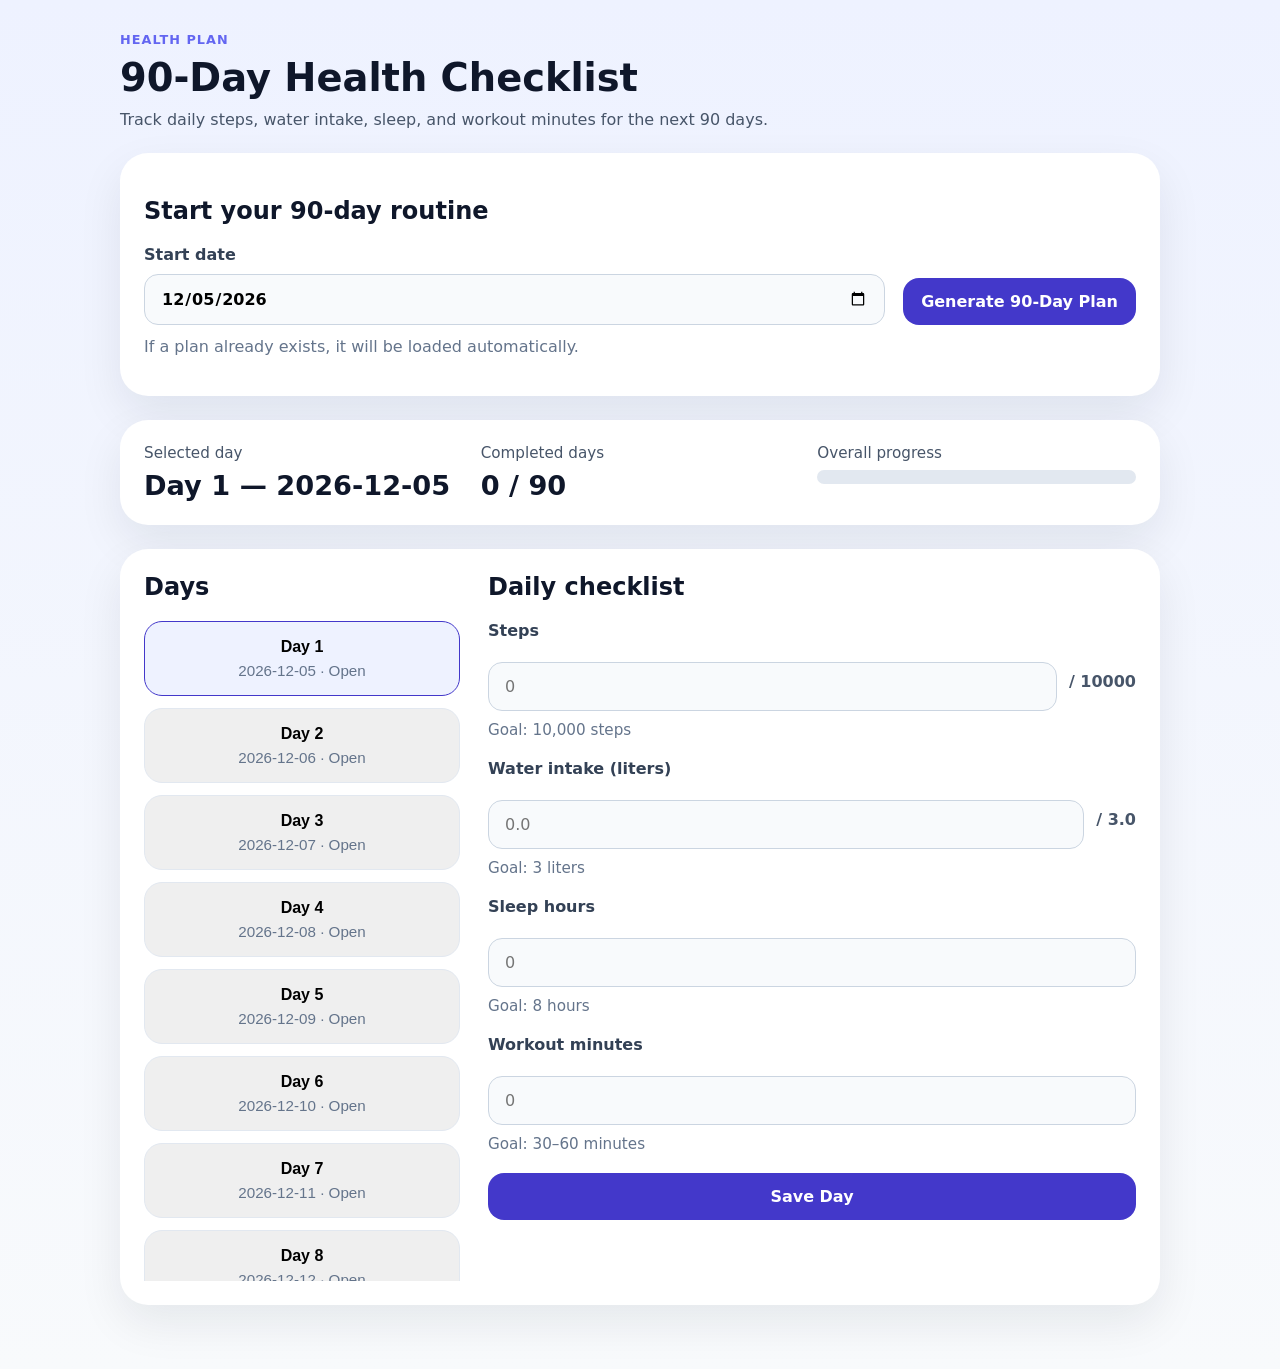
==== index.html @ 5eeaa148 "Initial commit of design review tracker project" ====
<!DOCTYPE html>
<html lang="en">
<head>
  <meta charset="UTF-8" />
  <meta name="viewport" content="width=device-width, initial-scale=1.0" />
  <title>90-Day Health Tracker</title>
  <link rel="stylesheet" href="styles.css" />
</head>
<body>
  <div class="app-shell">
    <header>
      <div>
        <p class="eyebrow">Health Plan</p>
        <h1>90-Day Health Checklist</h1>
        <p>Track daily steps, water intake, sleep, and workout minutes for the next 90 days.</p>
      </div>
    </header>

    <section class="card setup-card">
      <h2>Start your 90-day routine</h2>
      <div class="setup-grid">
        <label>
          Start date
          <input id="startDate" type="date" />
        </label>
        <button id="startButton">Generate 90-Day Plan</button>
      </div>
      <p class="setup-hint">If a plan already exists, it will be loaded automatically.</p>
    </section>

    <section class="card status-card">
      <div class="status-grid">
        <div>
          <p class="status-label">Selected day</p>
          <h3 id="selectedDayLabel">Day 1</h3>
        </div>
        <div>
          <p class="status-label">Completed days</p>
          <h3 id="completedCount">0 / 90</h3>
        </div>
        <div>
          <p class="status-label">Overall progress</p>
          <div class="progress-bar">
            <div id="progressMeter" class="progress-meter"></div>
          </div>
        </div>
      </div>
    </section>

    <section class="card main-grid">
      <div class="day-list-panel">
        <h2>Days</h2>
        <div id="daysList" class="days-list"></div>
      </div>

      <div class="detail-panel">
        <h2>Daily checklist</h2>
        <div class="field-group">
          <label class="field-label">Steps</label>
          <div class="input-row">
            <input id="steps" type="number" min="0" placeholder="0" />
            <span> / 10000</span>
          </div>
          <p class="goal-text">Goal: 10,000 steps</p>
        </div>

        <div class="field-group">
          <label class="field-label">Water intake (liters)</label>
          <div class="input-row">
            <input id="water" type="number" step="0.1" min="0" placeholder="0.0" />
            <span> / 3.0</span>
          </div>
          <p class="goal-text">Goal: 3 liters</p>
        </div>

        <div class="field-group">
          <label class="field-label">Sleep hours</label>
          <input id="sleep" type="number" step="0.1" min="0" placeholder="0" />
          <p class="goal-text">Goal: 8 hours</p>
        </div>

        <div class="field-group">
          <label class="field-label">Workout minutes</label>
          <input id="workout" type="number" min="0" placeholder="0" />
          <p class="goal-text">Goal: 30–60 minutes</p>
        </div>

        <button id="saveButton" class="primary-button">Save Day</button>
      </div>
    </section>
  </div>

  <script src="app.js"></script>
</body>
</html>
---- styles.css ----
:root {
  color-scheme: light;
  font-family: Inter, system-ui, -apple-system, BlinkMacSystemFont, "Segoe UI", sans-serif;
  background: #f8fafc;
  color: #0f172a;
}

* {
  box-sizing: border-box;
}

body {
  margin: 0;
  min-height: 100vh;
  background: linear-gradient(180deg, #eef2ff 0%, #f8fafc 100%);
}

.app-shell {
  max-width: 1080px;
  margin: 0 auto;
  padding: 32px 20px 40px;
}

header {
  margin-bottom: 24px;
}

.eyebrow {
  margin: 0 0 8px;
  color: #6366f1;
  font-weight: 700;
  letter-spacing: 0.08em;
  text-transform: uppercase;
  font-size: 0.8rem;
}

header h1 {
  margin: 0 0 10px;
  font-size: clamp(2rem, 3vw, 3rem);
}

header p {
  margin: 0;
  color: #475569;
  max-width: 680px;
}

.card {
  background: #ffffff;
  border-radius: 28px;
  box-shadow: 0 18px 45px rgba(15, 23, 42, 0.08);
  padding: 24px;
  margin-bottom: 24px;
}

.setup-grid {
  display: grid;
  grid-template-columns: 1fr auto;
  gap: 18px;
  align-items: end;
}

.setup-grid label {
  display: block;
  font-weight: 600;
  color: #334155;
}

.setup-grid input,
.field-group input,
.setup-grid button,
.primary-button {
  width: 100%;
  font: inherit;
}

.setup-grid input,
.field-group input {
  margin-top: 10px;
  border: 1px solid #cbd5e1;
  border-radius: 14px;
  background: #f8fafc;
  padding: 14px 16px;
}

.setup-grid button,
.primary-button {
  border: none;
  border-radius: 16px;
  background: #4338ca;
  color: white;
  padding: 14px 18px;
  font-weight: 700;
  cursor: pointer;
  transition: transform 0.2s ease, background-color 0.2s ease;
}

.setup-grid button:hover,
.primary-button:hover {
  background: #3730a3;
  transform: translateY(-1px);
}

.setup-hint {
  margin-top: 12px;
  color: #64748b;
}

.status-grid {
  display: grid;
  grid-template-columns: repeat(3, minmax(0, 1fr));
  gap: 18px;
}

.status-label {
  margin: 0 0 8px;
  font-size: 0.95rem;
  color: #475569;
}

.status-card h3 {
  margin: 0;
  font-size: 1.7rem;
}

.progress-bar {
  width: 100%;
  height: 14px;
  border-radius: 999px;
  background: #e2e8f0;
  overflow: hidden;
}

.progress-meter {
  height: 100%;
  background: linear-gradient(90deg, #6366f1, #4338ca);
  width: 0%;
  transition: width 0.3s ease;
}

.main-grid {
  display: grid;
  grid-template-columns: 320px 1fr;
  gap: 24px;
}

.day-list-panel h2,
.detail-panel h2 {
  margin-top: 0;
}

.days-list {
  display: grid;
  gap: 12px;
  max-height: 660px;
  overflow-y: auto;
  padding-right: 4px;
}

.day-item {
  border: 1px solid #e2e8f0;
  border-radius: 18px;
  padding: 16px;
  cursor: pointer;
  transition: border-color 0.2s ease, background-color 0.2s ease;
}

.day-item:hover,
.day-item.active {
  border-color: #4338ca;
  background: #eef2ff;
}

.day-item h3 {
  margin: 0 0 6px;
  font-size: 1rem;
}

.day-item p {
  margin: 0;
  color: #64748b;
  font-size: 0.95rem;
}

.field-group {
  margin-bottom: 20px;
}

.field-label {
  display: block;
  margin-bottom: 12px;
  font-weight: 700;
  color: #334155;
}

.input-row {
  display: grid;
  grid-template-columns: 1fr auto;
  gap: 12px;
  align-items: center;
}

.input-row span {
  color: #475569;
  font-weight: 700;
}

.goal-text {
  margin: 10px 0 0;
  color: #64748b;
  font-size: 0.95rem;
}

@media (max-width: 940px) {
  .main-grid {
    grid-template-columns: 1fr;
  }
}

@media (max-width: 640px) {
  .setup-grid {
    grid-template-columns: 1fr;
  }

  .status-grid {
    grid-template-columns: 1fr;
  }
}
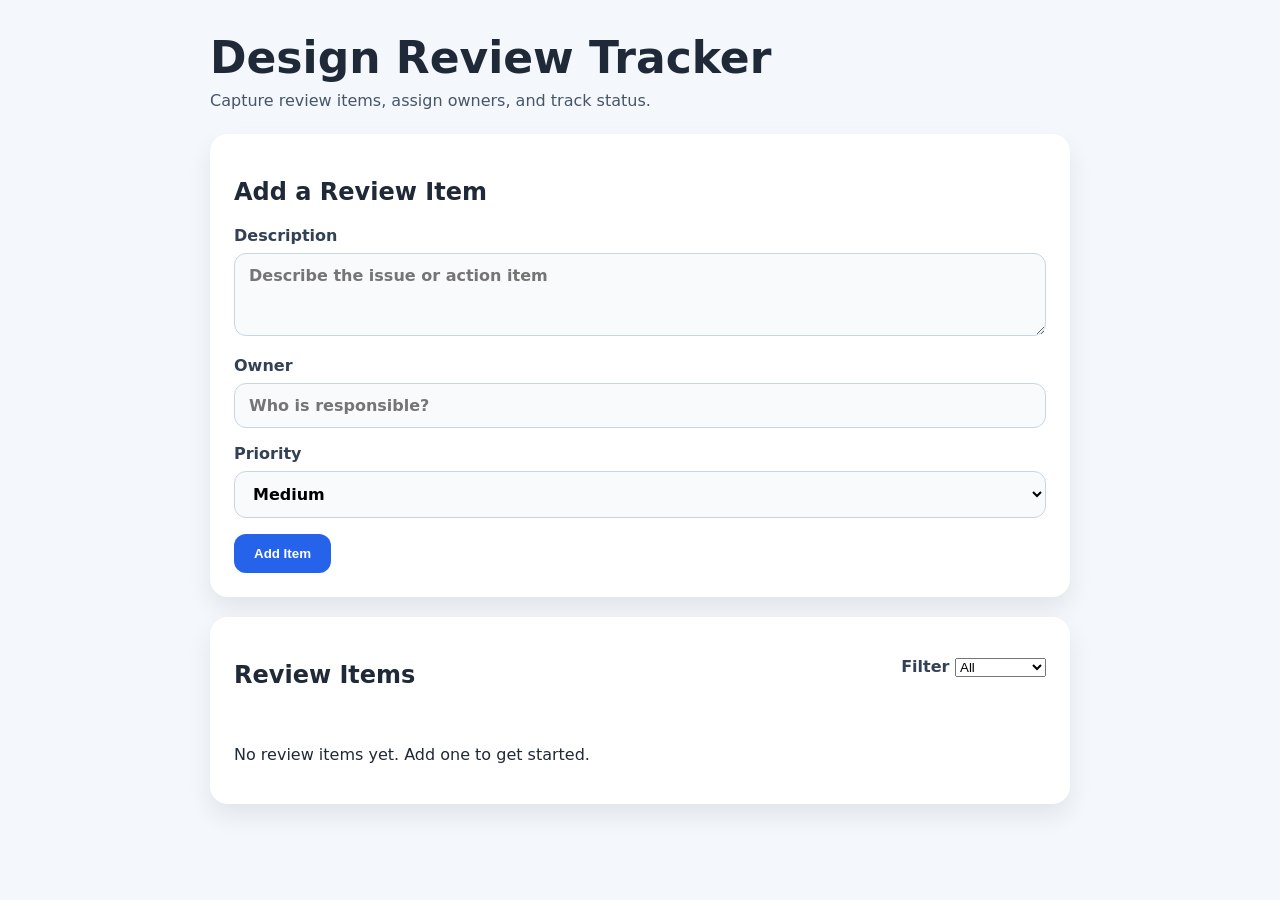
==== commit 141431f4: "Initial commit of design review tracker project" ====
--- a/index.html
+++ b/index.html
@@ -3,92 +3,74 @@
 <head>
   <meta charset="UTF-8" />
   <meta name="viewport" content="width=device-width, initial-scale=1.0" />
-  <title>90-Day Health Tracker</title>
+  <title>Design Review Tracker</title>
   <link rel="stylesheet" href="styles.css" />
 </head>
 <body>
   <div class="app-shell">
     <header>
-      <div>
-        <p class="eyebrow">Health Plan</p>
-        <h1>90-Day Health Checklist</h1>
-        <p>Track daily steps, water intake, sleep, and workout minutes for the next 90 days.</p>
-      </div>
+      <h1>Design Review Tracker</h1>
+      <p>Capture review items, assign owners, and track status.</p>
     </header>
 
-    <section class="card setup-card">
-      <h2>Start your 90-day routine</h2>
-      <div class="setup-grid">
+    <section class="card form-card">
+      <h2>Add a Review Item</h2>
+      <form id="itemForm">
         <label>
-          Start date
-          <input id="startDate" type="date" />
+          Description
+          <textarea id="description" rows="3" placeholder="Describe the issue or action item"></textarea>
         </label>
-        <button id="startButton">Generate 90-Day Plan</button>
-      </div>
-      <p class="setup-hint">If a plan already exists, it will be loaded automatically.</p>
+        <label>
+          Owner
+          <input id="owner" type="text" placeholder="Who is responsible?" />
+        </label>
+        <label>
+          Priority
+          <select id="priority">
+            <option value="Low">Low</option>
+            <option value="Medium" selected>Medium</option>
+            <option value="High">High</option>
+          </select>
+        </label>
+        <button type="submit">Add Item</button>
+      </form>
     </section>
 
-    <section class="card status-card">
-      <div class="status-grid">
-        <div>
-          <p class="status-label">Selected day</p>
-          <h3 id="selectedDayLabel">Day 1</h3>
-        </div>
-        <div>
-          <p class="status-label">Completed days</p>
-          <h3 id="completedCount">0 / 90</h3>
-        </div>
-        <div>
-          <p class="status-label">Overall progress</p>
-          <div class="progress-bar">
-            <div id="progressMeter" class="progress-meter"></div>
-          </div>
+    <section class="card list-card">
+      <div class="list-header">
+        <h2>Review Items</h2>
+        <div class="filters">
+          <label>
+            Filter
+            <select id="statusFilter">
+              <option value="All">All</option>
+              <option value="Open">Open</option>
+              <option value="In Progress">In Progress</option>
+              <option value="Done">Done</option>
+            </select>
+          </label>
         </div>
       </div>
-    </section>
-
-    <section class="card main-grid">
-      <div class="day-list-panel">
-        <h2>Days</h2>
-        <div id="daysList" class="days-list"></div>
-      </div>
-
-      <div class="detail-panel">
-        <h2>Daily checklist</h2>
-        <div class="field-group">
-          <label class="field-label">Steps</label>
-          <div class="input-row">
-            <input id="steps" type="number" min="0" placeholder="0" />
-            <span> / 10000</span>
-          </div>
-          <p class="goal-text">Goal: 10,000 steps</p>
-        </div>
-
-        <div class="field-group">
-          <label class="field-label">Water intake (liters)</label>
-          <div class="input-row">
-            <input id="water" type="number" step="0.1" min="0" placeholder="0.0" />
-            <span> / 3.0</span>
-          </div>
-          <p class="goal-text">Goal: 3 liters</p>
-        </div>
-
-        <div class="field-group">
-          <label class="field-label">Sleep hours</label>
-          <input id="sleep" type="number" step="0.1" min="0" placeholder="0" />
-          <p class="goal-text">Goal: 8 hours</p>
-        </div>
-
-        <div class="field-group">
-          <label class="field-label">Workout minutes</label>
-          <input id="workout" type="number" min="0" placeholder="0" />
-          <p class="goal-text">Goal: 30–60 minutes</p>
-        </div>
-
-        <button id="saveButton" class="primary-button">Save Day</button>
-      </div>
+      <div id="itemsList" class="items-list"></div>
     </section>
   </div>
+
+  <template id="itemTemplate">
+    <article class="item-card">
+      <div class="item-content">
+        <p class="item-description"></p>
+        <div class="item-meta">
+          <span class="item-owner"></span>
+          <span class="item-priority"></span>
+          <span class="item-status"></span>
+        </div>
+      </div>
+      <div class="item-actions">
+        <button class="status-button">Toggle Status</button>
+        <button class="delete-button">Delete</button>
+      </div>
+    </article>
+  </template>
 
   <script src="app.js"></script>
 </body>
--- a/styles.css
+++ b/styles.css
@@ -1,8 +1,8 @@
 :root {
   color-scheme: light;
   font-family: Inter, system-ui, -apple-system, BlinkMacSystemFont, "Segoe UI", sans-serif;
-  background: #f8fafc;
-  color: #0f172a;
+  background: #f4f7fb;
+  color: #1f2937;
 }
 
 * {
@@ -12,11 +12,10 @@
 body {
   margin: 0;
   min-height: 100vh;
-  background: linear-gradient(180deg, #eef2ff 0%, #f8fafc 100%);
 }
 
 .app-shell {
-  max-width: 1080px;
+  max-width: 900px;
   margin: 0 auto;
   padding: 32px 20px 40px;
 }
@@ -25,204 +24,135 @@
   margin-bottom: 24px;
 }
 
-.eyebrow {
+header h1 {
   margin: 0 0 8px;
-  color: #6366f1;
-  font-weight: 700;
-  letter-spacing: 0.08em;
-  text-transform: uppercase;
-  font-size: 0.8rem;
-}
-
-header h1 {
-  margin: 0 0 10px;
-  font-size: clamp(2rem, 3vw, 3rem);
+  font-size: clamp(2rem, 4vw, 2.75rem);
 }
 
 header p {
   margin: 0;
   color: #475569;
-  max-width: 680px;
 }
 
 .card {
   background: #ffffff;
-  border-radius: 28px;
-  box-shadow: 0 18px 45px rgba(15, 23, 42, 0.08);
+  border-radius: 18px;
+  box-shadow: 0 12px 25px rgba(15, 23, 42, 0.08);
   padding: 24px;
-  margin-bottom: 24px;
+  margin-bottom: 20px;
 }
 
-.setup-grid {
-  display: grid;
-  grid-template-columns: 1fr auto;
-  gap: 18px;
-  align-items: end;
-}
-
-.setup-grid label {
+.form-card label,
+.filters label {
   display: block;
+  margin-bottom: 16px;
   font-weight: 600;
   color: #334155;
 }
 
-.setup-grid input,
-.field-group input,
-.setup-grid button,
-.primary-button {
+.form-card input,
+.form-card textarea,
+.form-card select {
   width: 100%;
+  border: 1px solid #cbd5e1;
+  border-radius: 12px;
+  padding: 12px 14px;
+  margin-top: 8px;
   font: inherit;
+  background: #f8fafc;
 }
 
-.setup-grid input,
-.field-group input {
-  margin-top: 10px;
-  border: 1px solid #cbd5e1;
-  border-radius: 14px;
-  background: #f8fafc;
-  padding: 14px 16px;
+.form-card textarea {
+  resize: vertical;
 }
 
-.setup-grid button,
-.primary-button {
+button,
+select {
+  cursor: pointer;
+}
+
+.form-card button {
+  display: inline-flex;
+  align-items: center;
+  justify-content: center;
   border: none;
-  border-radius: 16px;
-  background: #4338ca;
+  background: #2563eb;
   color: white;
-  padding: 14px 18px;
+  border-radius: 12px;
+  padding: 12px 20px;
   font-weight: 700;
-  cursor: pointer;
   transition: transform 0.2s ease, background-color 0.2s ease;
 }
 
-.setup-grid button:hover,
-.primary-button:hover {
-  background: #3730a3;
+.form-card button:hover {
+  background: #1d4ed8;
   transform: translateY(-1px);
 }
 
-.setup-hint {
-  margin-top: 12px;
-  color: #64748b;
+.list-header {
+  display: flex;
+  justify-content: space-between;
+  gap: 16px;
+  align-items: center;
+  flex-wrap: wrap;
 }
 
-.status-grid {
+.items-list {
   display: grid;
-  grid-template-columns: repeat(3, minmax(0, 1fr));
-  gap: 18px;
+  gap: 16px;
+  margin-top: 20px;
 }
 
-.status-label {
-  margin: 0 0 8px;
-  font-size: 0.95rem;
-  color: #475569;
+.item-card {
+  display: flex;
+  justify-content: space-between;
+  gap: 24px;
+  align-items: flex-start;
+  border: 1px solid #e2e8f0;
+  border-radius: 16px;
+  padding: 18px;
 }
 
-.status-card h3 {
-  margin: 0;
-  font-size: 1.7rem;
+.item-description {
+  margin: 0 0 10px;
+  line-height: 1.6;
 }
 
-.progress-bar {
-  width: 100%;
-  height: 14px;
-  border-radius: 999px;
-  background: #e2e8f0;
-  overflow: hidden;
-}
-
-.progress-meter {
-  height: 100%;
-  background: linear-gradient(90deg, #6366f1, #4338ca);
-  width: 0%;
-  transition: width 0.3s ease;
-}
-
-.main-grid {
-  display: grid;
-  grid-template-columns: 320px 1fr;
-  gap: 24px;
-}
-
-.day-list-panel h2,
-.detail-panel h2 {
-  margin-top: 0;
-}
-
-.days-list {
-  display: grid;
-  gap: 12px;
-  max-height: 660px;
-  overflow-y: auto;
-  padding-right: 4px;
-}
-
-.day-item {
-  border: 1px solid #e2e8f0;
-  border-radius: 18px;
-  padding: 16px;
-  cursor: pointer;
-  transition: border-color 0.2s ease, background-color 0.2s ease;
-}
-
-.day-item:hover,
-.day-item.active {
-  border-color: #4338ca;
-  background: #eef2ff;
-}
-
-.day-item h3 {
-  margin: 0 0 6px;
-  font-size: 1rem;
-}
-
-.day-item p {
-  margin: 0;
-  color: #64748b;
+.item-meta {
+  display: flex;
+  flex-wrap: wrap;
+  gap: 10px;
+  color: #475569;
   font-size: 0.95rem;
 }
 
-.field-group {
-  margin-bottom: 20px;
+.item-meta span {
+  padding: 6px 10px;
+  border-radius: 999px;
+  background: #f1f5f9;
 }
 
-.field-label {
-  display: block;
-  margin-bottom: 12px;
-  font-weight: 700;
-  color: #334155;
+.item-actions {
+  display: flex;
+  flex-direction: column;
+  gap: 10px;
 }
 
-.input-row {
-  display: grid;
-  grid-template-columns: 1fr auto;
-  gap: 12px;
-  align-items: center;
-}
-
-.input-row span {
-  color: #475569;
+.item-actions button {
+  border: 1px solid #cbd5e1;
+  border-radius: 12px;
+  padding: 10px 14px;
+  background: white;
+  color: #1f2937;
   font-weight: 700;
 }
 
-.goal-text {
-  margin: 10px 0 0;
-  color: #64748b;
-  font-size: 0.95rem;
-}
-
-@media (max-width: 940px) {
-  .main-grid {
-    grid-template-columns: 1fr;
-  }
+.item-actions button:hover {
+  background: #e2e8f0;
 }
 
 @media (max-width: 640px) {
-  .setup-grid {
-    grid-template-columns: 1fr;
-  }
-
-  .status-grid {
-    grid-template-columns: 1fr;
+  .item-card {
+    flex-direction: column;
   }
 }
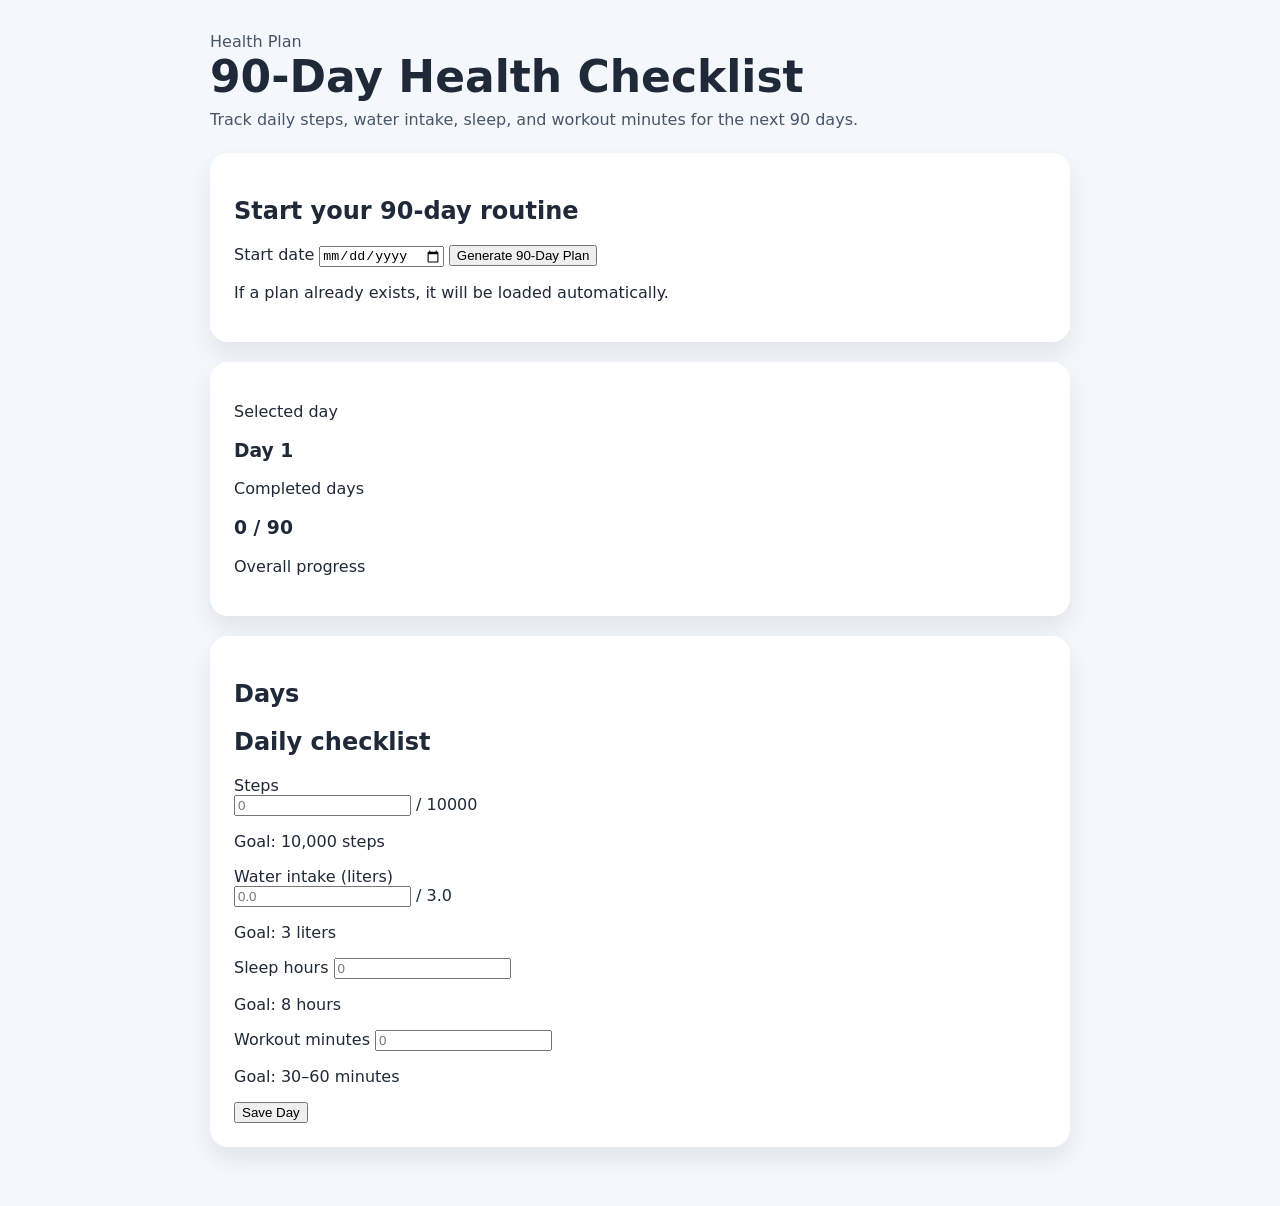
==== commit 0014bf65: "Add PWA/iOS support to health tracker" ====
--- a/index.html
+++ b/index.html
@@ -3,75 +3,107 @@
 <head>
   <meta charset="UTF-8" />
   <meta name="viewport" content="width=device-width, initial-scale=1.0" />
-  <title>Design Review Tracker</title>
+  <title>90-Day Health Tracker</title>
+  <meta name="theme-color" content="#0f172a" />
+  <meta name="apple-mobile-web-app-capable" content="yes" />
+  <meta name="apple-mobile-web-app-status-bar-style" content="black-translucent" />
+  <meta name="apple-mobile-web-app-title" content="90-Day Health Tracker" />
+  <link rel="manifest" href="manifest.json" />
+  <link rel="icon" href="icons/icon.svg" />
+  <link rel="apple-touch-icon" href="icons/icon.svg" />
   <link rel="stylesheet" href="styles.css" />
 </head>
 <body>
   <div class="app-shell">
     <header>
-      <h1>Design Review Tracker</h1>
-      <p>Capture review items, assign owners, and track status.</p>
+      <div>
+        <p class="eyebrow">Health Plan</p>
+        <h1>90-Day Health Checklist</h1>
+        <p>Track daily steps, water intake, sleep, and workout minutes for the next 90 days.</p>
+      </div>
     </header>
 
-    <section class="card form-card">
-      <h2>Add a Review Item</h2>
-      <form id="itemForm">
+    <section class="card setup-card">
+      <h2>Start your 90-day routine</h2>
+      <div class="setup-grid">
         <label>
-          Description
-          <textarea id="description" rows="3" placeholder="Describe the issue or action item"></textarea>
+          Start date
+          <input id="startDate" type="date" />
         </label>
-        <label>
-          Owner
-          <input id="owner" type="text" placeholder="Who is responsible?" />
-        </label>
-        <label>
-          Priority
-          <select id="priority">
-            <option value="Low">Low</option>
-            <option value="Medium" selected>Medium</option>
-            <option value="High">High</option>
-          </select>
-        </label>
-        <button type="submit">Add Item</button>
-      </form>
+        <button id="startButton">Generate 90-Day Plan</button>
+      </div>
+      <p class="setup-hint">If a plan already exists, it will be loaded automatically.</p>
     </section>
 
-    <section class="card list-card">
-      <div class="list-header">
-        <h2>Review Items</h2>
-        <div class="filters">
-          <label>
-            Filter
-            <select id="statusFilter">
-              <option value="All">All</option>
-              <option value="Open">Open</option>
-              <option value="In Progress">In Progress</option>
-              <option value="Done">Done</option>
-            </select>
-          </label>
+    <section class="card status-card">
+      <div class="status-grid">
+        <div>
+          <p class="status-label">Selected day</p>
+          <h3 id="selectedDayLabel">Day 1</h3>
+        </div>
+        <div>
+          <p class="status-label">Completed days</p>
+          <h3 id="completedCount">0 / 90</h3>
+        </div>
+        <div>
+          <p class="status-label">Overall progress</p>
+          <div class="progress-bar">
+            <div id="progressMeter" class="progress-meter"></div>
+          </div>
         </div>
       </div>
-      <div id="itemsList" class="items-list"></div>
+    </section>
+
+    <section class="card main-grid">
+      <div class="day-list-panel">
+        <h2>Days</h2>
+        <div id="daysList" class="days-list"></div>
+      </div>
+
+      <div class="detail-panel">
+        <h2>Daily checklist</h2>
+        <div class="field-group">
+          <label class="field-label">Steps</label>
+          <div class="input-row">
+            <input id="steps" type="number" min="0" placeholder="0" />
+            <span> / 10000</span>
+          </div>
+          <p class="goal-text">Goal: 10,000 steps</p>
+        </div>
+
+        <div class="field-group">
+          <label class="field-label">Water intake (liters)</label>
+          <div class="input-row">
+            <input id="water" type="number" step="0.1" min="0" placeholder="0.0" />
+            <span> / 3.0</span>
+          </div>
+          <p class="goal-text">Goal: 3 liters</p>
+        </div>
+
+        <div class="field-group">
+          <label class="field-label">Sleep hours</label>
+          <input id="sleep" type="number" step="0.1" min="0" placeholder="0" />
+          <p class="goal-text">Goal: 8 hours</p>
+        </div>
+
+        <div class="field-group">
+          <label class="field-label">Workout minutes</label>
+          <input id="workout" type="number" min="0" placeholder="0" />
+          <p class="goal-text">Goal: 30–60 minutes</p>
+        </div>
+
+        <button id="saveButton" class="primary-button">Save Day</button>
+      </div>
     </section>
   </div>
 
-  <template id="itemTemplate">
-    <article class="item-card">
-      <div class="item-content">
-        <p class="item-description"></p>
-        <div class="item-meta">
-          <span class="item-owner"></span>
-          <span class="item-priority"></span>
-          <span class="item-status"></span>
-        </div>
-      </div>
-      <div class="item-actions">
-        <button class="status-button">Toggle Status</button>
-        <button class="delete-button">Delete</button>
-      </div>
-    </article>
-  </template>
-
   <script src="app.js"></script>
+  <script>
+    if ('serviceWorker' in navigator) {
+      navigator.serviceWorker.register('service-worker.js').catch((error) => {
+        console.warn('Service worker registration failed:', error);
+      });
+    }
+  </script>
 </body>
 </html>
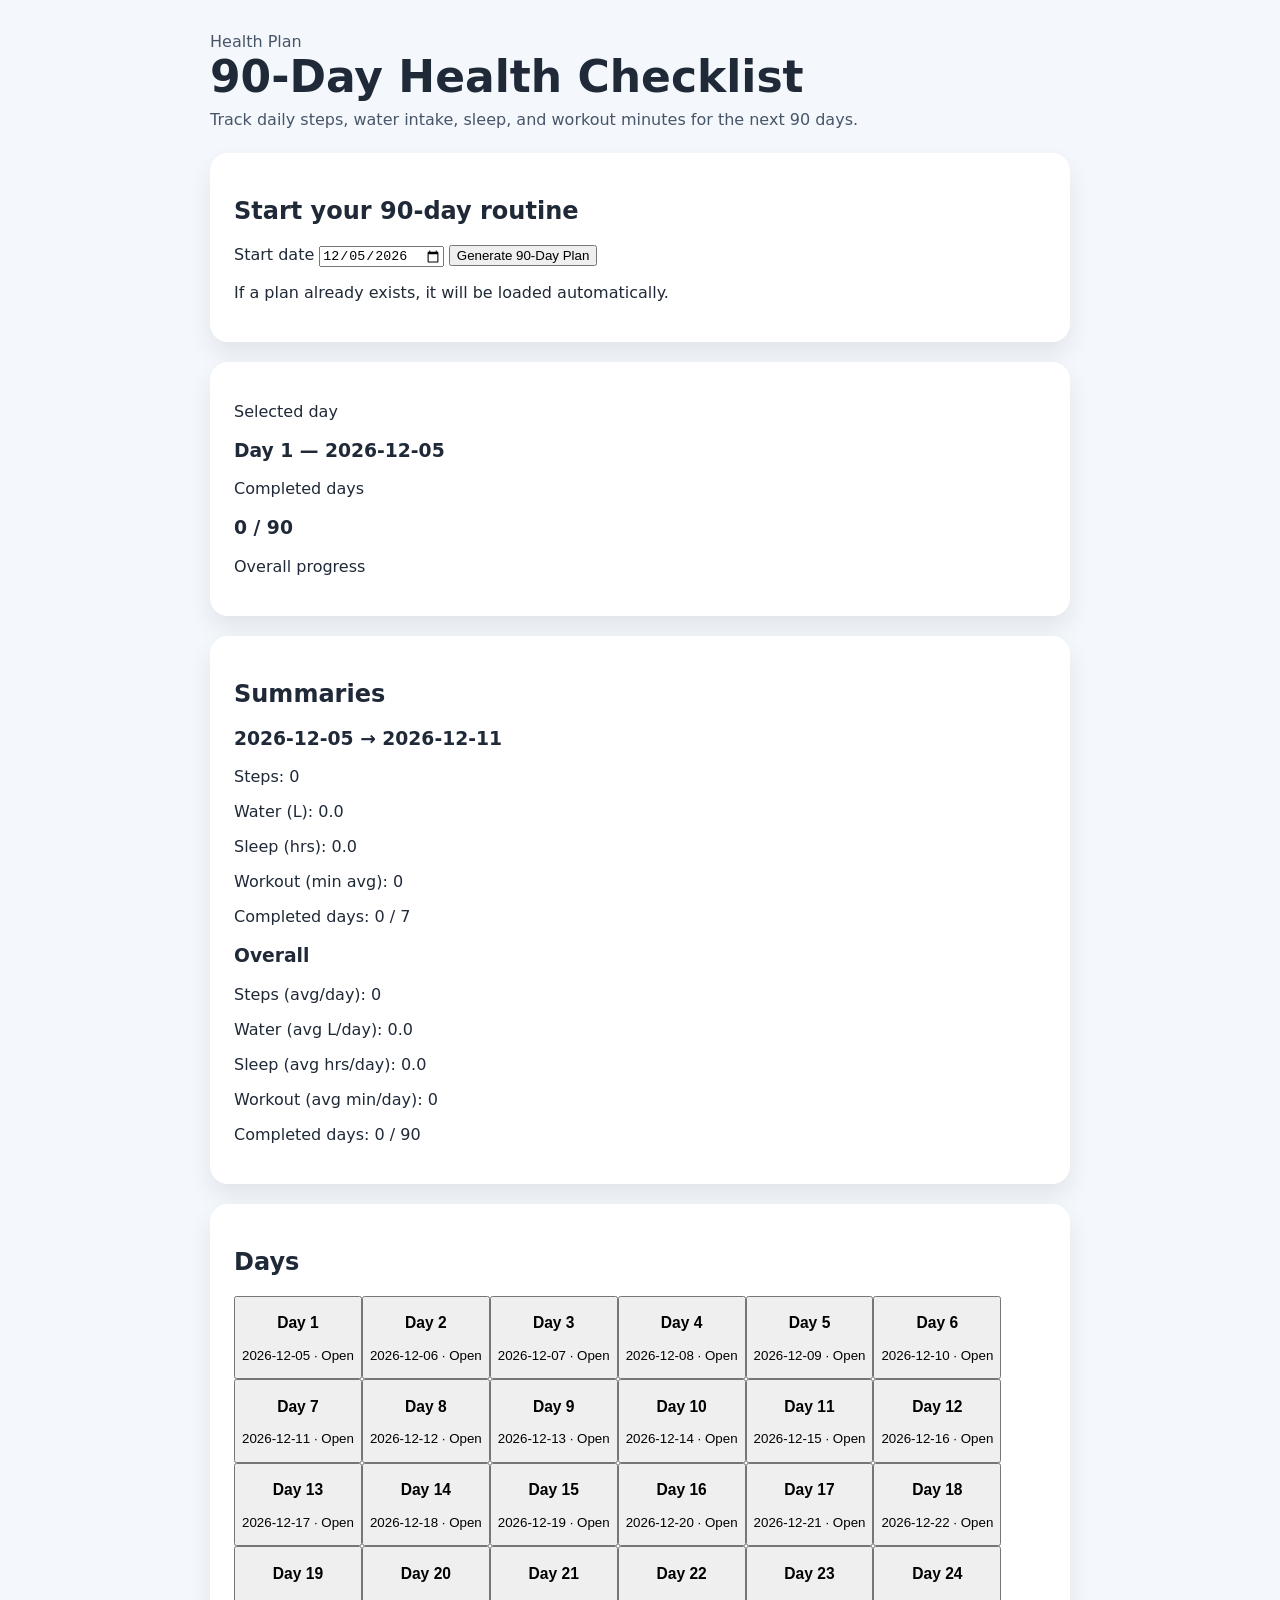
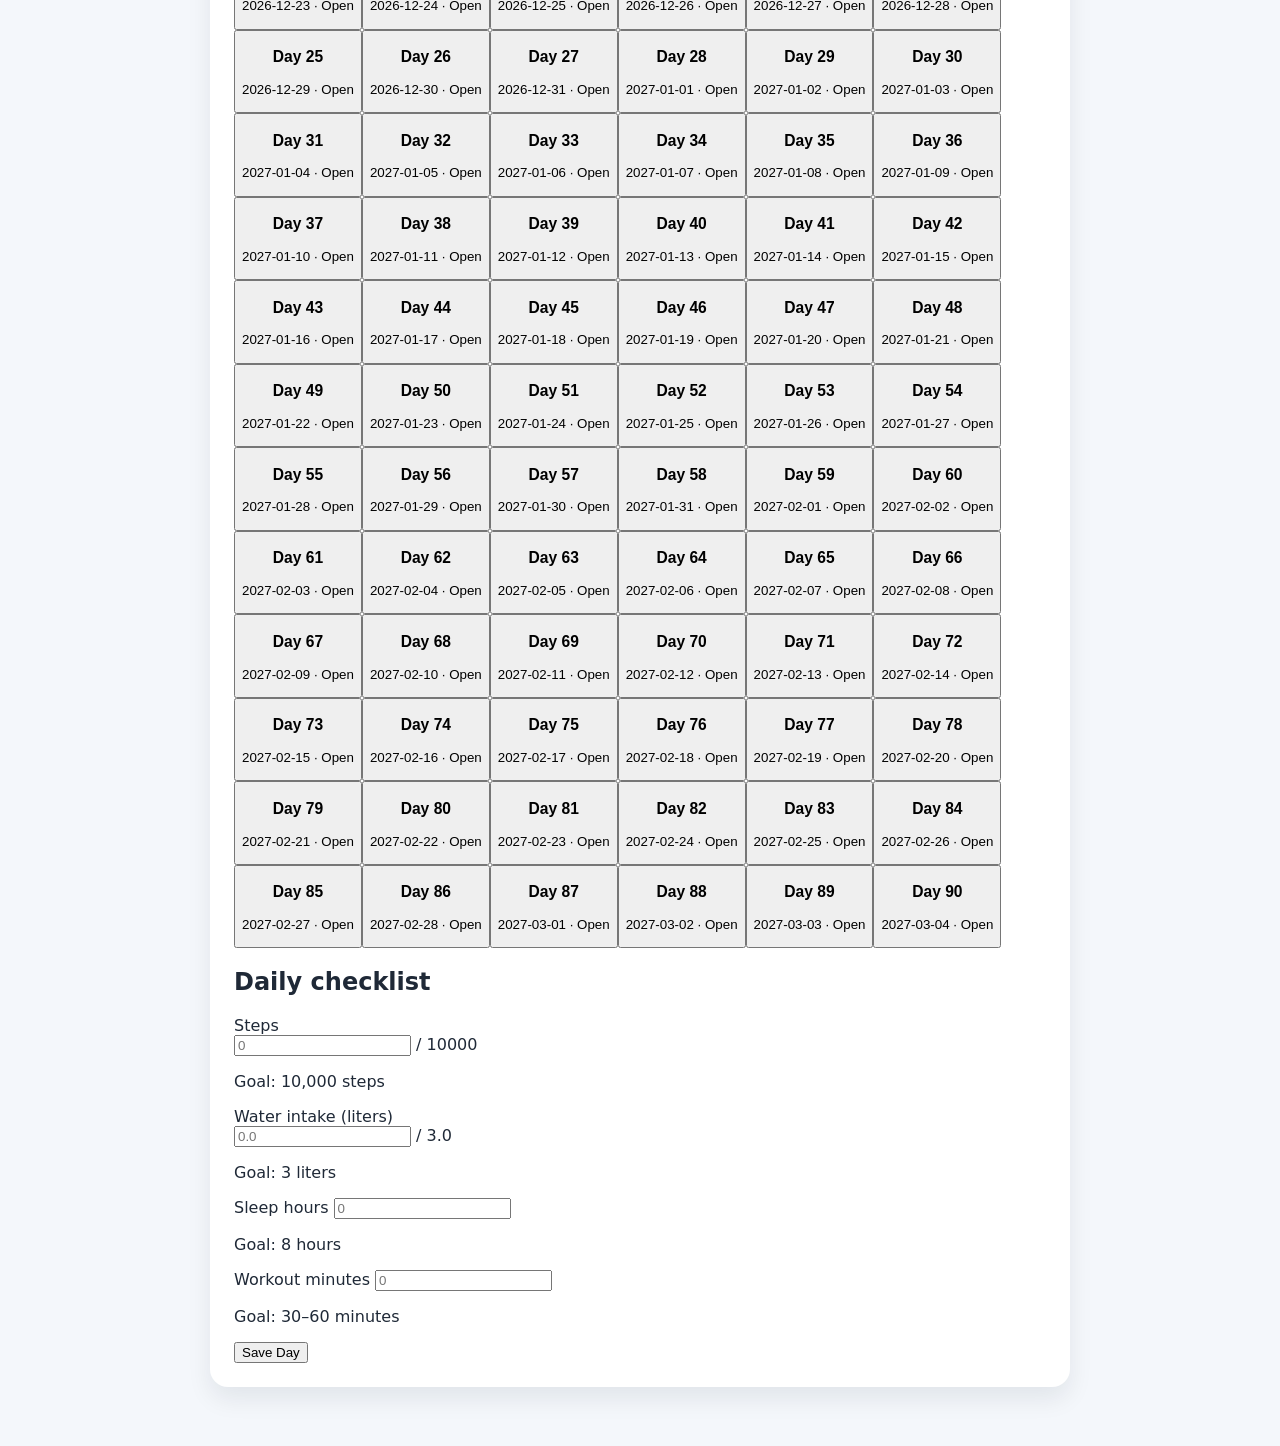
==== commit 815ff81b: "Add weekly and overall summaries to health tracker" ====
--- a/index.html
+++ b/index.html
@@ -50,6 +50,29 @@
           <div class="progress-bar">
             <div id="progressMeter" class="progress-meter"></div>
           </div>
+        </div>
+      </div>
+    </section>
+
+    <section class="card summary-card">
+      <h2>Summaries</h2>
+      <div class="summary-grid">
+        <div class="summary-block">
+          <h3 id="weeklyRangeLabel">This week</h3>
+          <p>Steps: <span id="weeklySteps">0</span></p>
+          <p>Water (L): <span id="weeklyWater">0</span></p>
+          <p>Sleep (hrs): <span id="weeklySleep">0</span></p>
+          <p>Workout (min avg): <span id="weeklyWorkout">0</span></p>
+          <p>Completed days: <span id="weeklyCompleted">0 / 7</span></p>
+        </div>
+
+        <div class="summary-block">
+          <h3>Overall</h3>
+          <p>Steps (avg/day): <span id="overallSteps">0</span></p>
+          <p>Water (avg L/day): <span id="overallWater">0</span></p>
+          <p>Sleep (avg hrs/day): <span id="overallSleep">0</span></p>
+          <p>Workout (avg min/day): <span id="overallWorkout">0</span></p>
+          <p>Completed days: <span id="overallCompleted">0 / 90</span></p>
         </div>
       </div>
     </section>
